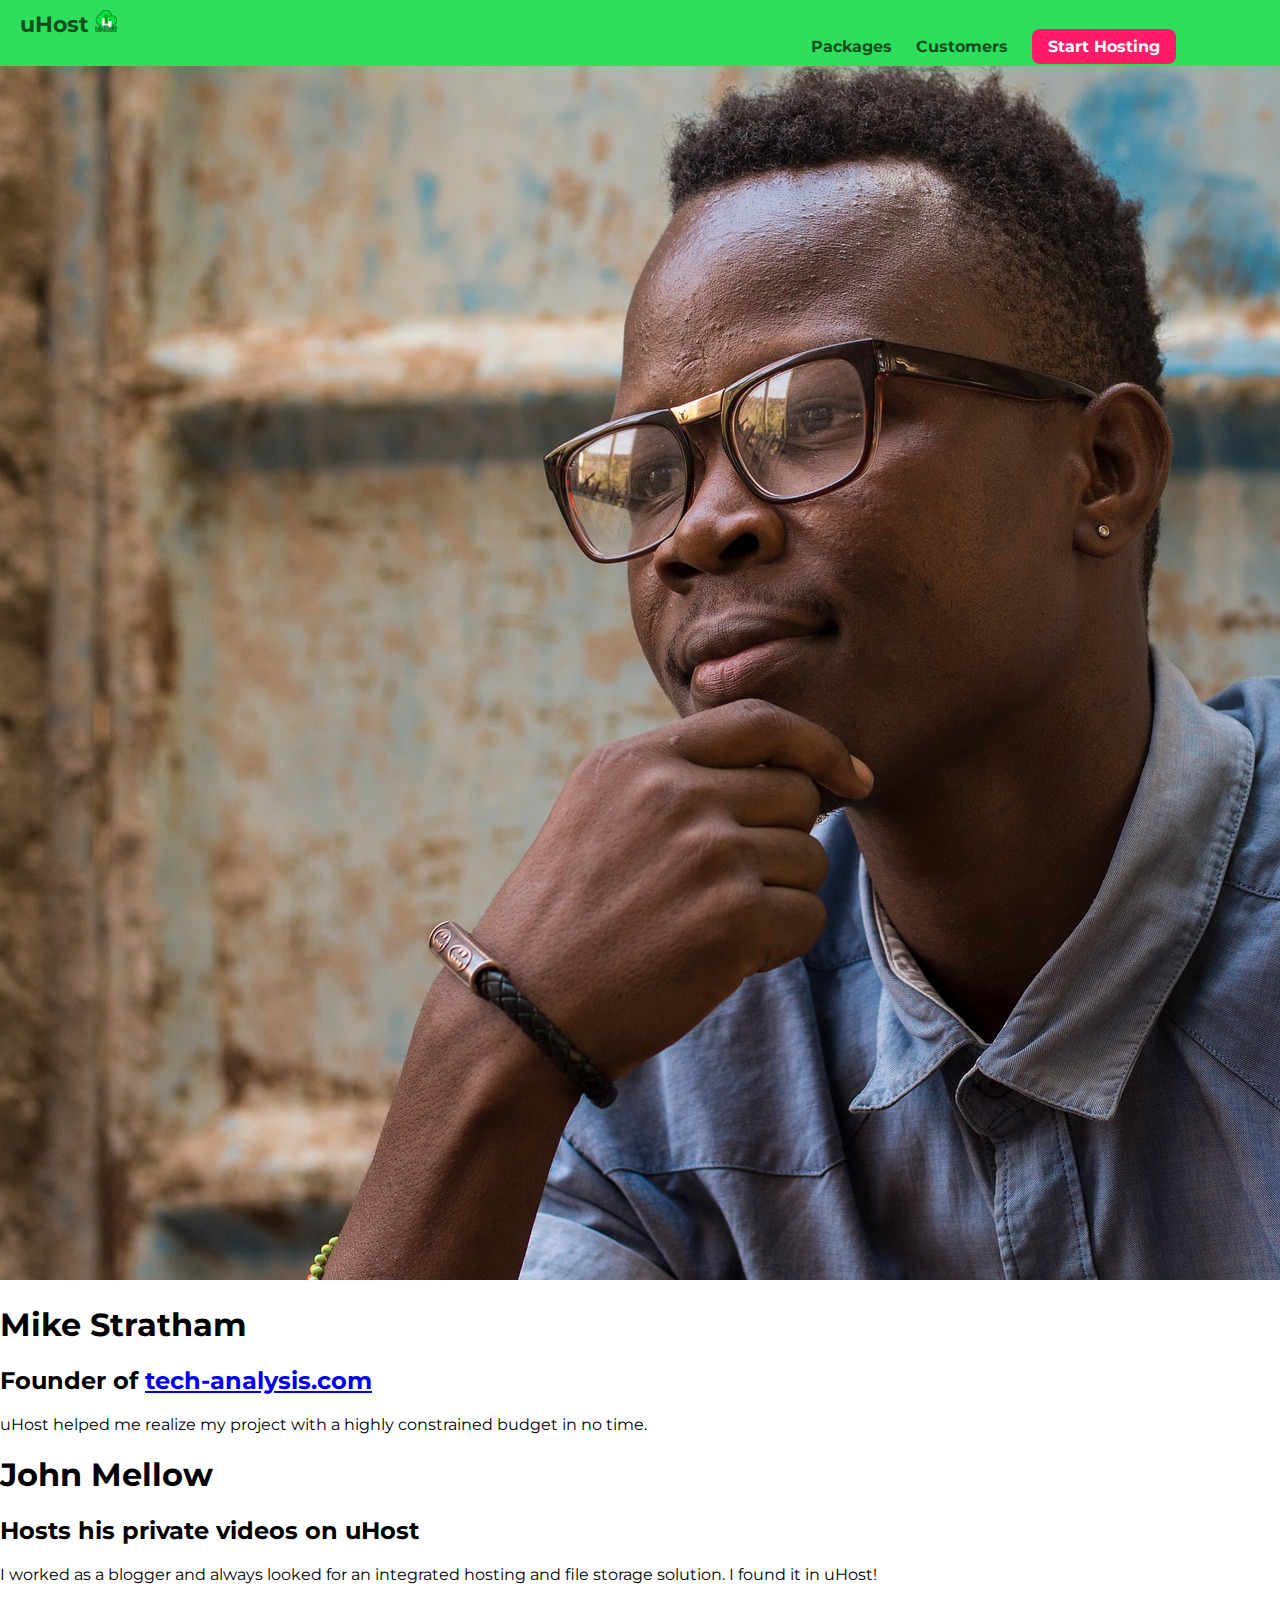
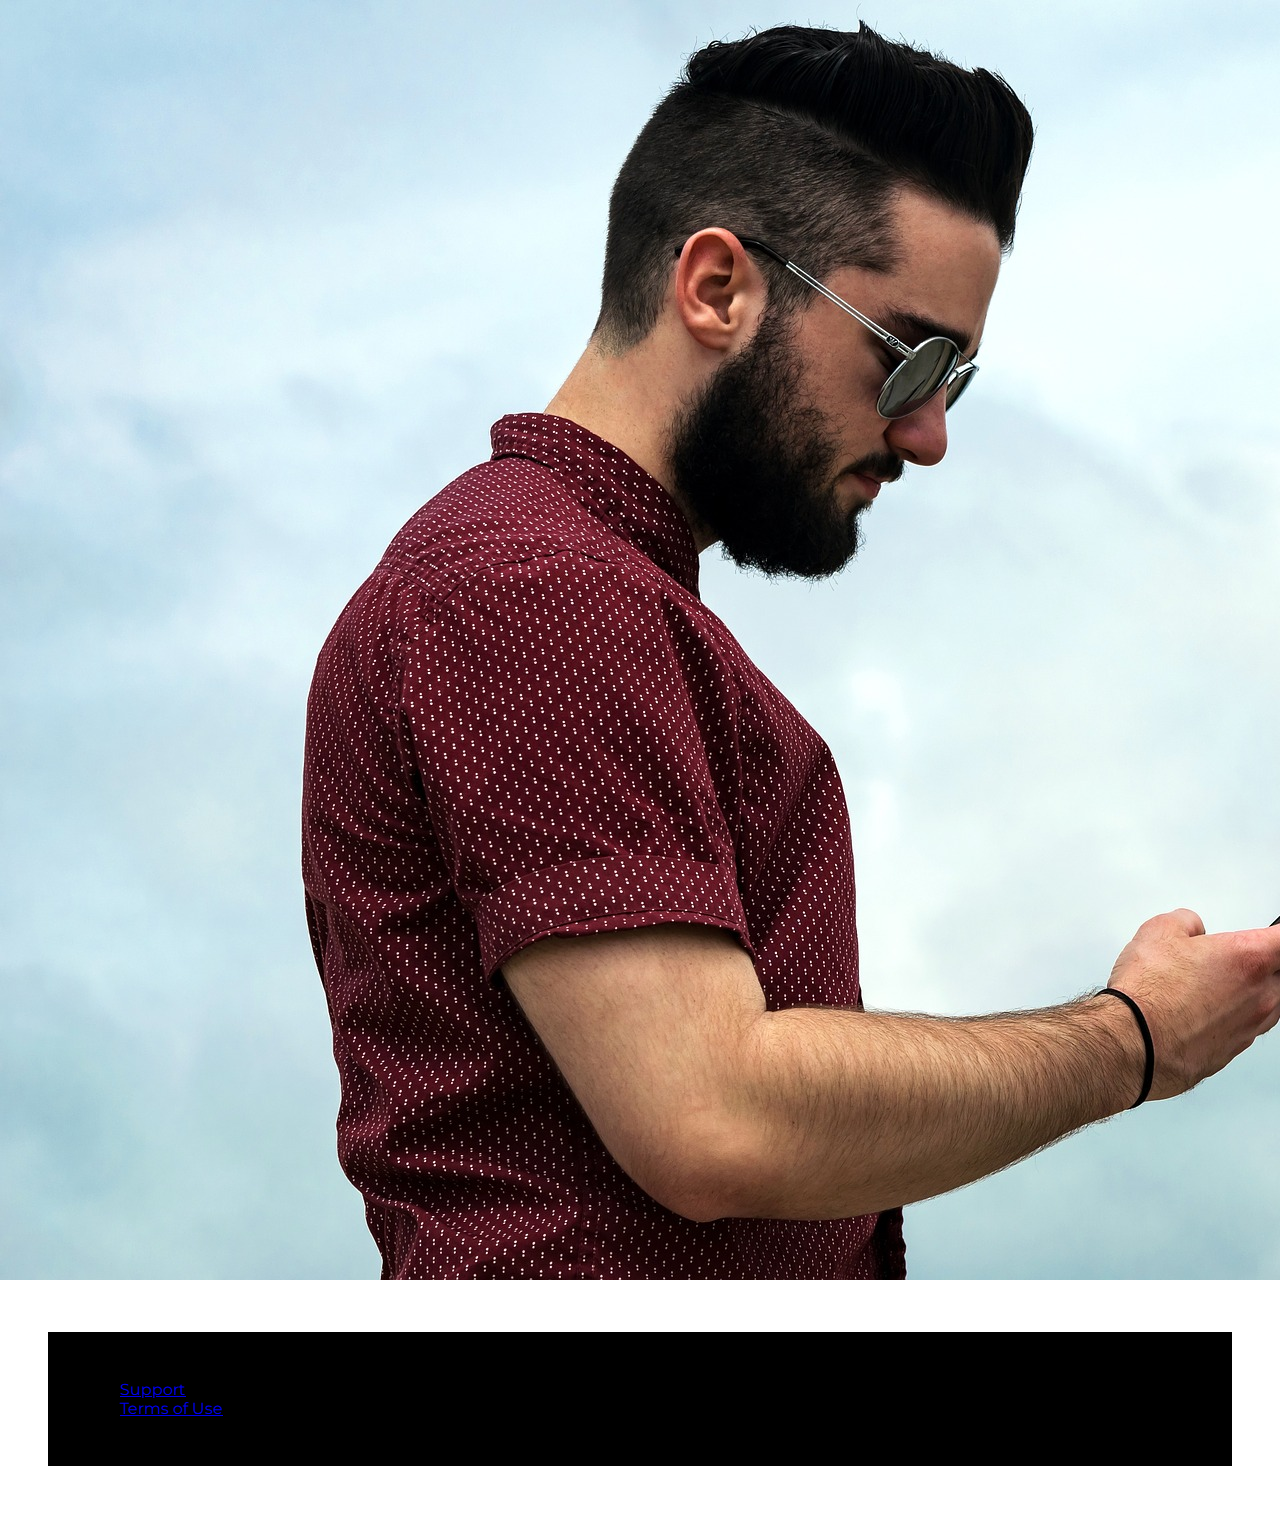
==== customers/index.html @ baff1824 "added HTML for a Customers page" ====
<!DOCTYPE html>
<html lang="en">

<head>
   <meta charset="UTF-8">
   <meta name="viewport" content="width=device-width, initial-scale=1.0">
   <meta http-equiv="X-UA-Compatible" content="ie=edge">
   <title>uHost</title>
   <link rel="shortcut icon" href="favicon.png">

   <!-- Google font link: Monsterrat -->
   <link href="https://fonts.googleapis.com/css?family=Anton|Montserrat:400,700" rel="stylesheet">
   <link rel="stylesheet" href="../shared.css">
   <link rel="stylesheet" href="customers.css">
</head> 

<body>
   <header class="main-header">
      <div>
         <a class="main-header__brand" href="../index.html">uHost
            <img src="../images/uhost-icon.png" alt="uHost logo image">
         </a>
      </div>
      <nav class="main-nav">
         <ul class="main-nav__items">
            <li class="main-nav__item">
               <a href="../packages/index.html">Packages</a>
            </li>
            <li class="main-nav__item">
               <a href="customers/index.html">Customers</a>
            </li>
            <li class="main-nav__item main-nav__item--cta">
               <a href="start-hosting/index.html">Start Hosting</a>
            </li>
         </ul>
      </nav>
   </header>
   <main>
      <div>
         <div class="testimonial" id="customer-1">
            <div class="testimonial_image_container">
               <img src="../images/customer-1.jpg" alt="Customer photo" class="testimonial_image">
            </div>

            <div class="testimonial_info">
               <h1 class="testimonial_name">Mike Stratham</h1>
               <h2 class="testimonial_subtitle">Founder of
                  <a href="tech-analysis.com">tech-analysis.com</a>
               </h2>
               <p class="testimonial_test">uHost helped me realize my project with a highly constrained budget in no time.</p>
            </div>
         </div>

         <div class="testimonial" id="customer-2">

            <div class="testimonial_info">
               <h1 class="testimonial_name">John Mellow</h1>
               <h2 class="testimonial_subtitle">Hosts his private videos on uHost</h2>
               <p class="testimonial_test">I worked as a blogger and always looked for an integrated hosting and file storage solution. I found it in uHost!</p>
            </div>
            <div class="testimoial_image_container">
               <img src="../images/customer-2.jpg" alt="John Mellow - Customer" class="testimonial_image">
            </div>

         </div>
      </div>
   </main>

   <footer class="main-footer">
      <nav>
         <ul>
            <li>
               <a href="#">Support</a>
            </li>
            <li>
               <a href="#">Terms of Use</a>
            </li>
         </ul>
      </nav>
   </footer>
</body>

</html>
---- shared.css ----
* {
   box-sizing: border-box;
}

body{
   font-family: 'Montserrat', sans-serif;
   margin: 0; /* overrides browser default margins of 8px */
}

/* styling for header and navigation */
.main-header {
   width: 100%;
   position: fixed;
   top: 0;
   left: 0;
   background: #2ddf5c;
   padding: 10px 20px; 
   z-index: 1; 
}

/* descendant combinator - targets any divs that directly follow  <header class="main-header"> element. */
.main-header > div {
   display: inline-block;
   vertical-align: middle;
}

/* this affects the icon-logo, too */
.main-header__brand {
   color: #0e4f1f;
   text-decoration: none;
   font-weight: bold;
   font-size: 22px;
   height: 22px;
    display: inline-block; /* puts the icon on the nav bar at an apropriate size for the nav bar. */
   
}

/* targets the icon directly */
.main-header__brand img {
   height: 100%;

}

.main-nav {
   display: inline-block;
   text-align: right;
   width: calc(100% - 74px);
   vertical-align: middle;
}

.main-nav__items {
   margin: 0;
   padding: 0;
   list-style: none
}

.main-nav__item {
   display: inline-block;
}

.main-nav__item > a {
   color: #0e4f1f;
   text-decoration: none;
   margin: 0 10px; 
   font-weight: bold;
   padding: 3px 0;
}

.main-nav__item a:hover,
.main-nav__item a:active {
   color: #fff;
   border-bottom: 5px solid #fff;
}

/* targets the Start Hosting navigation link only; the anchor tag    */ 
.main-nav__item--cta a {
   color: #fff;
   background-color: #ff1b68;
   padding: 8px 16px;
   border-radius: 8px;
}

/* changes the hover and active effects of the CTA button */
.main-nav__item--cta a:hover,
.main-nav__item--cta a:active {
   color: #ff1b68;
   background-color: #fff;
   border: none;
}

/* ********** FOOTER ********** */
.main-footer {
   background: black;
   
   margin: 48px;
   padding: 32px;
}

.main-footer__links {
   list-style: none;
   margin: 0;
   padding: 0;
   text-align: center;
}

.main-footer__link {
   display: inline-block;
   margin: 0 16px; 
}

/* targets the <a> tag */
.main-footer__link a {
   color: white;
   text-decoration: none;
}

.main-footer__link a:hover,
.main-footer__link a:active {
   color: #ccc;
}

/* this will be a generic button-design */
.button {
   background: #0e4f1f;
   color: white;
   font: inherit;
   border: 1.5px solid #0e4f1f;
   padding: 8px; /* overwrites default padding */
   border-radius: 8px;
   cursor: pointer;
}

.button:hover,
.button:active {
   background: white;
   color: #0e4f1f;
}

.button:focus {
   outline: none;
}
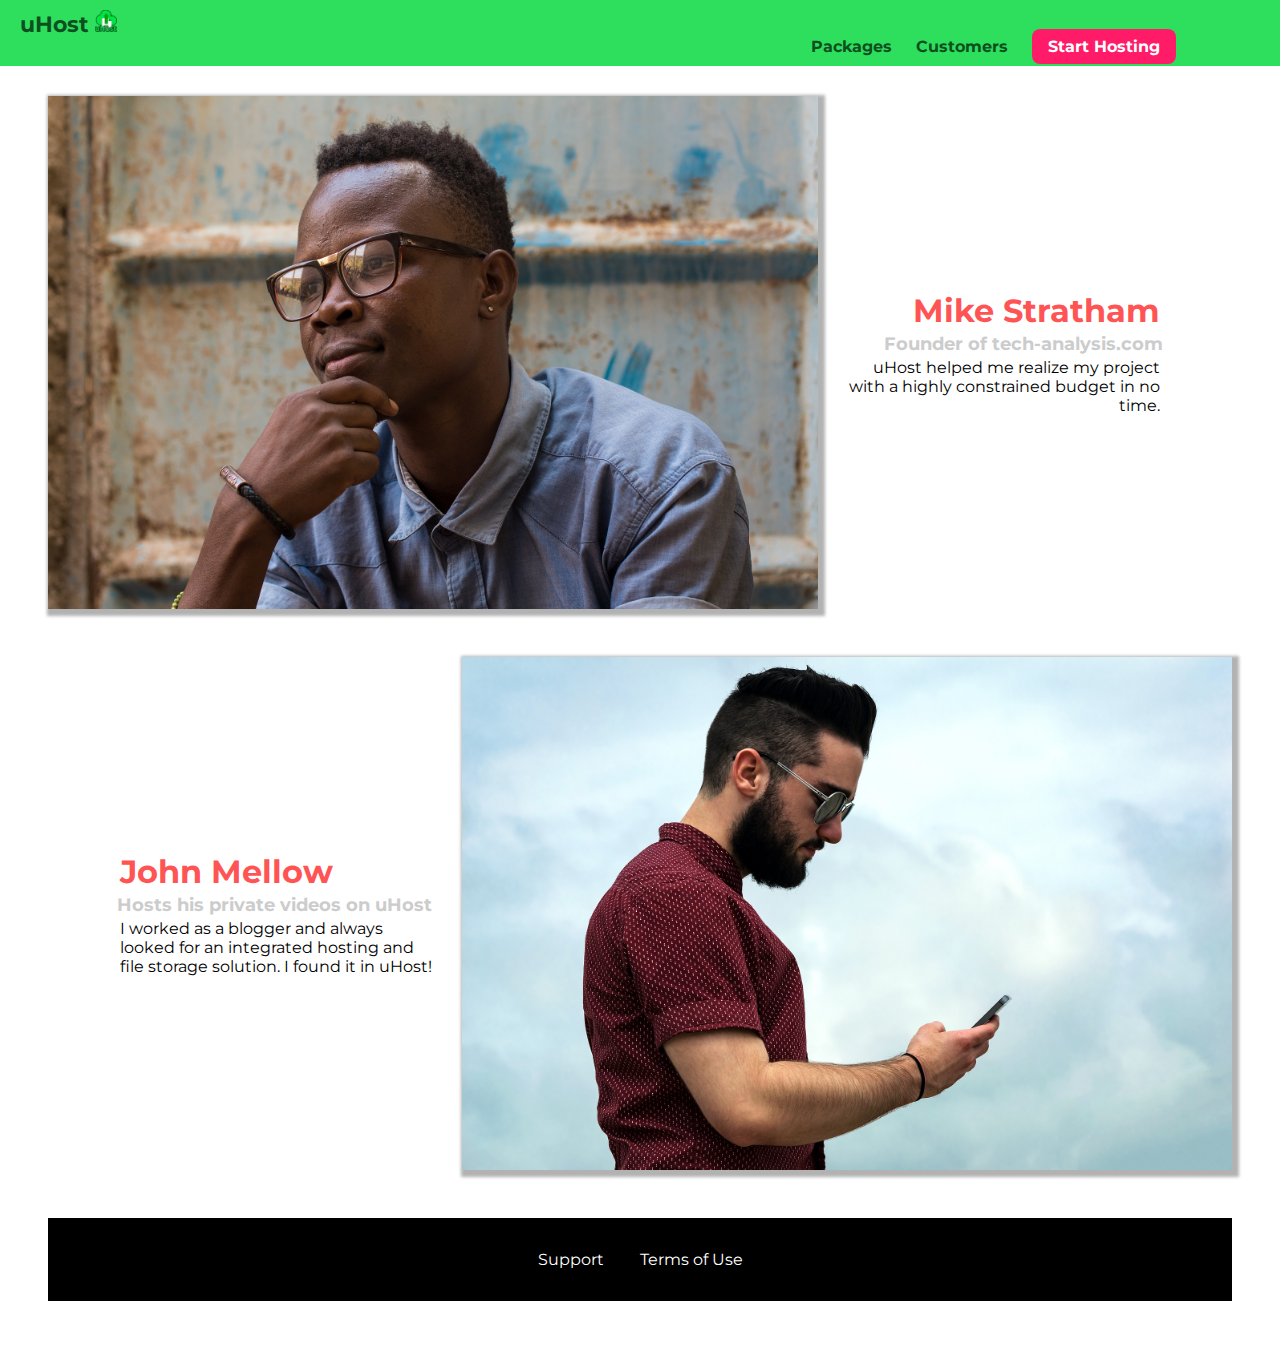
==== commit f9665a3a: "finished Customers page" ====
--- a/customers/index.html
+++ b/customers/index.html
@@ -38,28 +38,28 @@
    <main>
       <div>
          <div class="testimonial" id="customer-1">
-            <div class="testimonial_image_container">
-               <img src="../images/customer-1.jpg" alt="Customer photo" class="testimonial_image">
+            <div class="testimonial__image-container">
+               <img src="../images/customer-1.jpg" alt="Customer photo" class="testimonial__image">
             </div>
 
-            <div class="testimonial_info">
-               <h1 class="testimonial_name">Mike Stratham</h1>
-               <h2 class="testimonial_subtitle">Founder of
+            <div class="testimonial__info">
+               <h1 class="testimonial__name">Mike Stratham</h1>
+               <h2 class="testimonial__subtitle">Founder of
                   <a href="tech-analysis.com">tech-analysis.com</a>
                </h2>
-               <p class="testimonial_test">uHost helped me realize my project with a highly constrained budget in no time.</p>
+               <p class="testimonial__text">uHost helped me realize my project with a highly constrained budget in no time.</p>
             </div>
          </div>
 
          <div class="testimonial" id="customer-2">
 
-            <div class="testimonial_info">
-               <h1 class="testimonial_name">John Mellow</h1>
-               <h2 class="testimonial_subtitle">Hosts his private videos on uHost</h2>
-               <p class="testimonial_test">I worked as a blogger and always looked for an integrated hosting and file storage solution. I found it in uHost!</p>
+            <div class="testimonial__info">
+               <h1 class="testimonial__name">John Mellow</h1>
+               <h2 class="testimonial__subtitle">Hosts his private videos on uHost</h2>
+               <p class="testimonial__text">I worked as a blogger and always looked for an integrated hosting and file storage solution. I found it in uHost!</p>
             </div>
-            <div class="testimoial_image_container">
-               <img src="../images/customer-2.jpg" alt="John Mellow - Customer" class="testimonial_image">
+            <div class="testimonial__image-container">
+               <img src="../images/customer-2.jpg" alt="John Mellow - Customer" class="testimonial__image">
             </div>
 
          </div>
@@ -68,11 +68,11 @@
 
    <footer class="main-footer">
       <nav>
-         <ul>
-            <li>
+         <ul class="main-footer__links">
+            <li class="main-footer__link"> 
                <a href="#">Support</a>
             </li>
-            <li>
+            <li class="main-footer__link">
                <a href="#">Terms of Use</a>
             </li>
          </ul>
--- a/customers/customers.css
+++ b/customers/customers.css
@@ -0,0 +1,74 @@
+/* targets the div around each testimonial on the page */
+.testimonial {
+   font-size: 2-px;
+   margin: 48px;
+}
+
+/*
+.testimonial__list {
+   width: 80%;
+   margin: auto;
+}
+*/
+
+/* targets the top margin of just the first testimonial on the page */
+.testimonial:first-of-type {
+   margin-top: 96px;
+}
+
+/* targets the container around the image */
+.testimonial__image-container {
+   width: 65%;
+   display: inline-block;
+   vertical-align: middle;
+   box-shadow: 3px 3px 3px 4px rgba(0, 0, 0, 0.3);
+}
+
+.testimonial__image {
+   width: 100%;
+   vertical-align: top; /* this gets rid of the white line on the bottom edge of the image when box-shadow is used. */ 
+}
+
+/* targets the container around the customer testimonial and information */
+.testimonial__info {
+   text-align: right;
+   padding: 14px;
+   display: inline-block;
+   vertical-align: middle;
+   /* width of this container needs to be limited so it is inlin with the image. */ 
+   width: 30%; 
+}
+
+#customer-2.testimonial {
+   text-align: right;
+}
+
+/* targets the container around customer 2's testimonial */
+#customer-2 .testimonial__info {
+   text-align: left;
+}
+
+.testimonial__name {
+   margin: 3px;
+   color: #ff5454;
+}
+
+.testimonial__subtitle {
+   margin: 0;
+   font-size: 18px;
+   color: #ccc;
+}
+
+.testimonial__subtitle a {
+   color: inherit;
+   text-decoration: none;
+}
+
+.testimonial__subtitle a:hover,
+.testimonial__subtitle a:active {
+   color: #7a7a7a;
+}
+
+.testimonial__text {
+   margin: 3px;
+}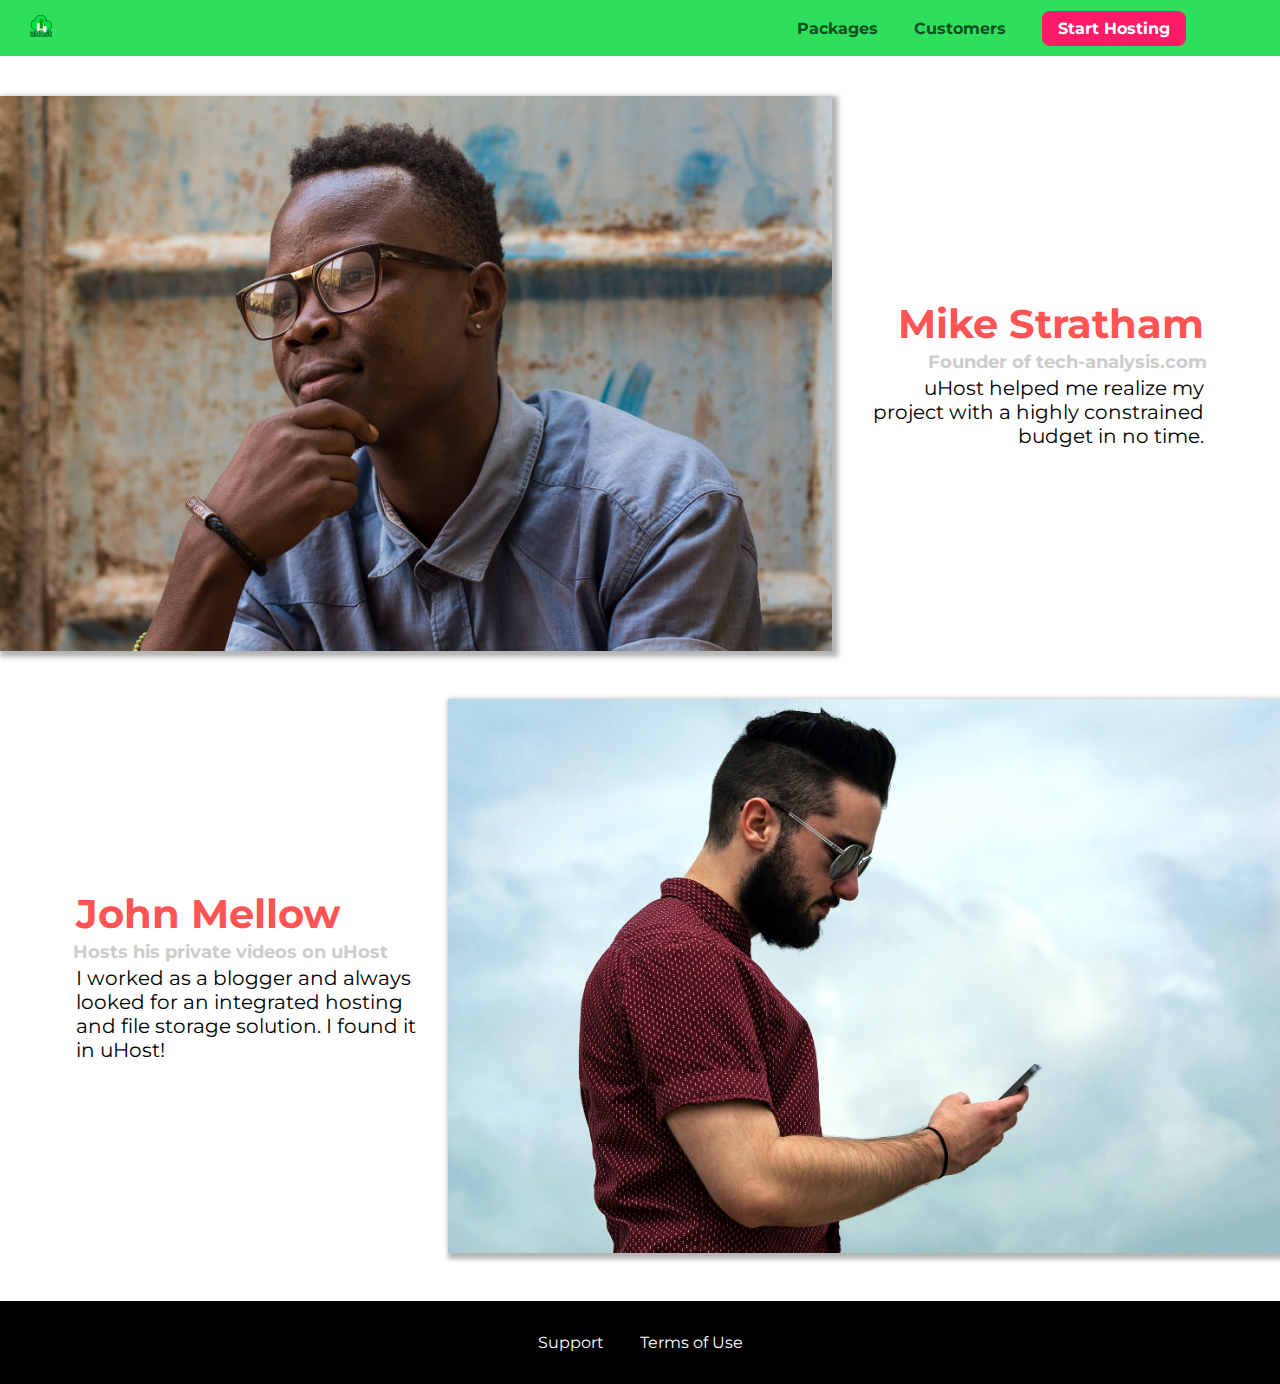
==== commit 947e6ec8: "fixed positioning issue on packages page and the nav bar" ====
--- a/customers/index.html
+++ b/customers/index.html
@@ -17,7 +17,7 @@
 <body>
    <header class="main-header">
       <div>
-         <a class="main-header__brand" href="../index.html">uHost
+         <a class="main-header__brand" href="../index.html">
             <img src="../images/uhost-icon.png" alt="uHost logo image">
          </a>
       </div>
--- a/shared.css
+++ b/shared.css
@@ -9,13 +9,13 @@
 
 /* styling for header and navigation */
 .main-header {
-   width: 100%;
+   width: 100%; /* so the nav bar occupies the entire space available to it */
    position: fixed;
    top: 0;
    left: 0;
    background: #2ddf5c;
-   padding: 10px 20px; 
-   z-index: 1; 
+   padding: 15px 30px; 
+   z-index: 1;
 }
 
 /* descendant combinator - targets any divs that directly follow  <header class="main-header"> element. */
@@ -31,14 +31,12 @@
    font-weight: bold;
    font-size: 22px;
    height: 22px;
-    display: inline-block; /* puts the icon on the nav bar at an apropriate size for the nav bar. */
-   
+   display: inline-block; /* puts the icon on the nav bar at an apropriate size for the nav bar. */
 }
 
 /* targets the icon directly */
 .main-header__brand img {
    height: 100%;
-
 }
 
 .main-nav {
@@ -51,17 +49,18 @@
 .main-nav__items {
    margin: 0;
    padding: 0;
-   list-style: none
+   list-style: none;
 }
 
 .main-nav__item {
    display: inline-block;
+   margin: 0 16px;
 }
 
-.main-nav__item > a {
+.main-nav__item a {
    color: #0e4f1f;
    text-decoration: none;
-   margin: 0 10px; 
+   /* margin: 0 10px; */ 
    font-weight: bold;
    padding: 3px 0;
 }
@@ -91,8 +90,7 @@
 /* ********** FOOTER ********** */
 .main-footer {
    background: black;
-   
-   margin: 48px;
+   margin-top: 48px;
    padding: 32px;
 }
 
--- a/customers/customers.css
+++ b/customers/customers.css
@@ -1,15 +1,13 @@
 /* targets the div around each testimonial on the page */
 .testimonial {
-   font-size: 2-px;
-   margin: 48px;
+   font-size: 20px;
+   margin: 48px 0;
 }
 
-/*
 .testimonial__list {
    width: 80%;
    margin: auto;
 }
-*/
 
 /* targets the top margin of just the first testimonial on the page */
 .testimonial:first-of-type {
@@ -21,7 +19,7 @@
    width: 65%;
    display: inline-block;
    vertical-align: middle;
-   box-shadow: 3px 3px 3px 4px rgba(0, 0, 0, 0.3);
+   box-shadow: 3px 3px 5px 3px rgba(0, 0, 0, 0.3);
 }
 
 .testimonial__image {
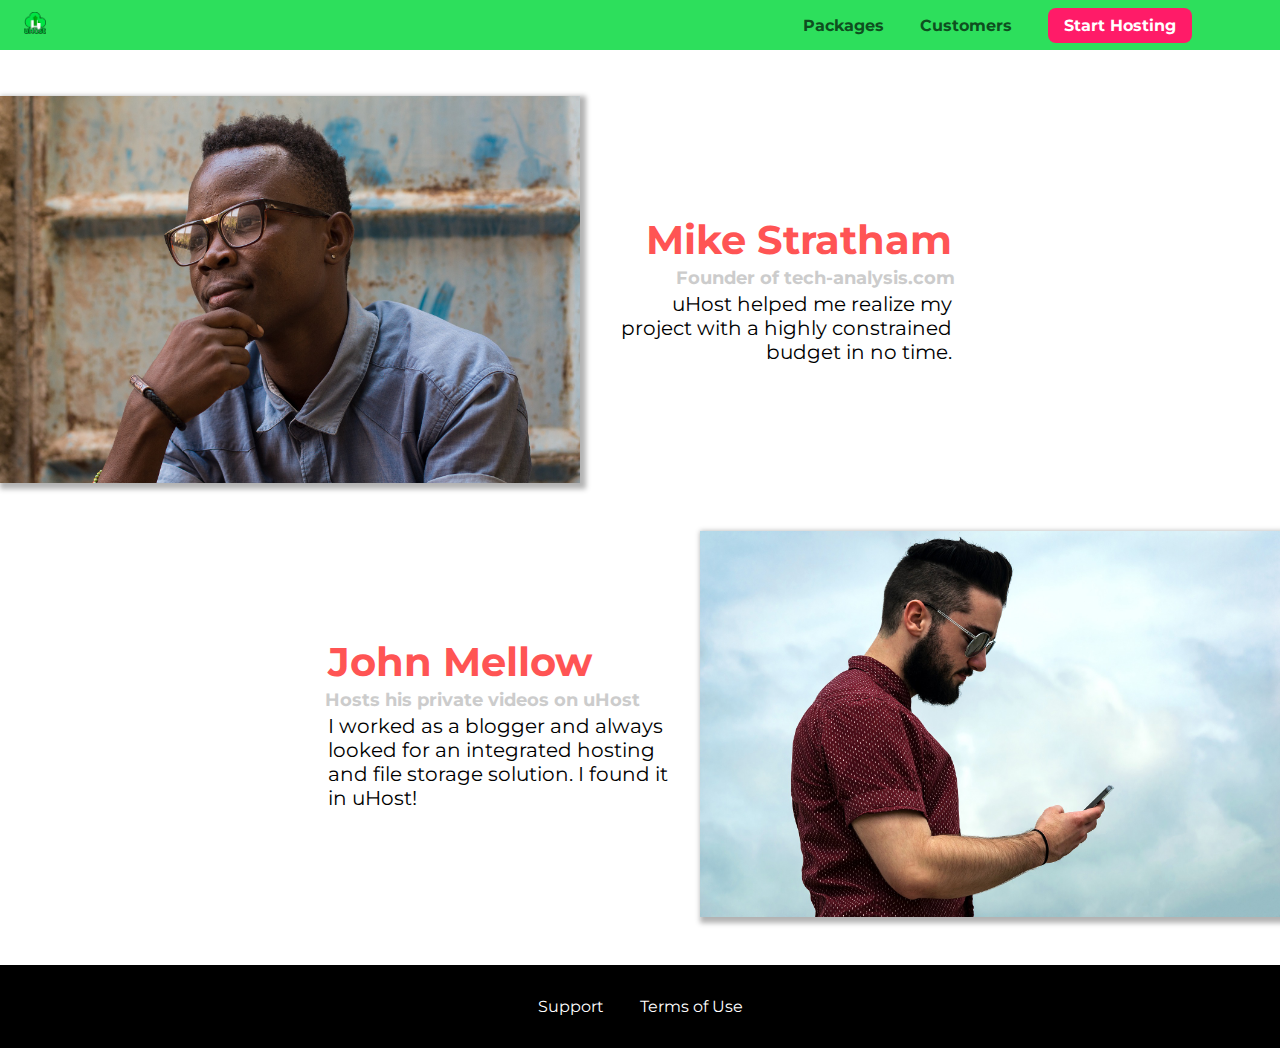
==== commit e39fb459: "added a backdrop and max-width property to customers page" ====
--- a/customers/index.html
+++ b/customers/index.html
@@ -12,9 +12,10 @@
    <link href="https://fonts.googleapis.com/css?family=Anton|Montserrat:400,700" rel="stylesheet">
    <link rel="stylesheet" href="../shared.css">
    <link rel="stylesheet" href="customers.css">
-</head> 
+</head>   
 
 <body>
+   <div class="backdrop"></div>
    <header class="main-header">
       <div>
          <a class="main-header__brand" href="../index.html">
--- a/shared.css
+++ b/shared.css
@@ -1,10 +1,26 @@
 * {
    box-sizing: border-box;
+}
+
+html {
+   height: 100%;
 }
 
 body{
    font-family: 'Montserrat', sans-serif;
    margin: 0; /* overrides browser default margins of 8px */
+   height: 100%;
+}
+
+.backdrop {
+   position: fixed;
+   display: none;
+   top: 0;
+   left: 0;
+   z-index: 100;
+   width: 100%;
+   height: 100%;
+   background: rgba(0,0, 0, 0.5);
 }
 
 /* styling for header and navigation */
@@ -14,7 +30,7 @@
    top: 0;
    left: 0;
    background: #2ddf5c;
-   padding: 15px 30px; 
+   padding: 12px 24px; 
    z-index: 1;
 }
 
--- a/customers/customers.css
+++ b/customers/customers.css
@@ -17,6 +17,7 @@
 /* targets the container around the image */
 .testimonial__image-container {
    width: 65%;
+   max-width: 580px;
    display: inline-block;
    vertical-align: middle;
    box-shadow: 3px 3px 5px 3px rgba(0, 0, 0, 0.3);
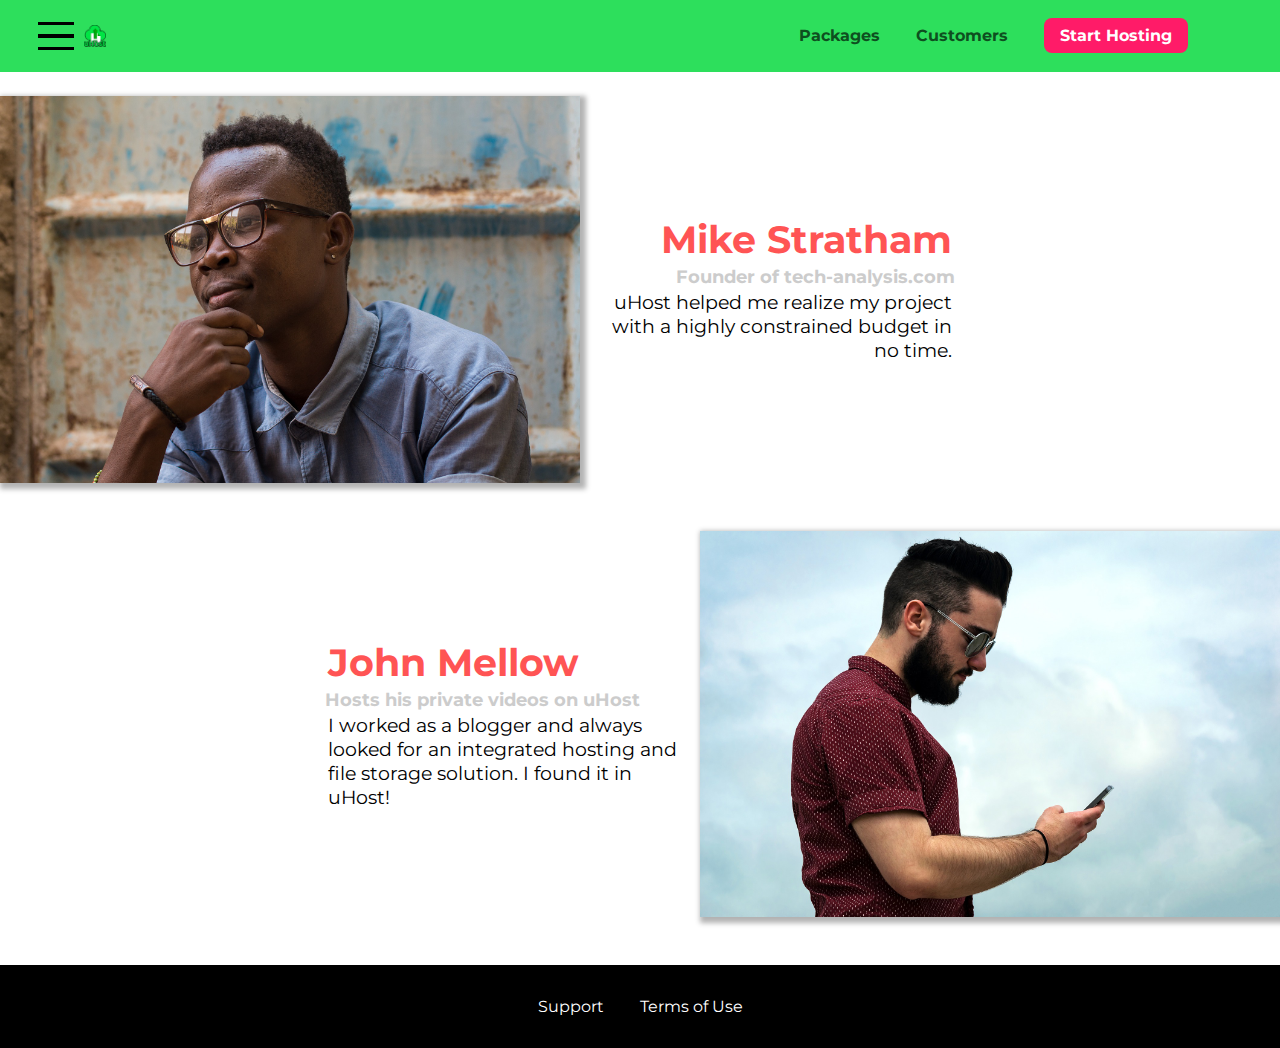
==== commit 85e84e04: "cleaned up some of the JS code. Modal, menu icon and backdrop are now functional" ====
--- a/customers/index.html
+++ b/customers/index.html
@@ -6,7 +6,7 @@
    <meta name="viewport" content="width=device-width, initial-scale=1.0">
    <meta http-equiv="X-UA-Compatible" content="ie=edge">
    <title>uHost</title>
-   <link rel="shortcut icon" href="favicon.png">
+   <link rel="shortcut icon" href="../favicon.png">
 
    <!-- Google font link: Monsterrat -->
    <link href="https://fonts.googleapis.com/css?family=Anton|Montserrat:400,700" rel="stylesheet">
@@ -18,6 +18,12 @@
    <div class="backdrop"></div>
    <header class="main-header">
       <div>
+         <!-- forms menu icon (hamburger)-->
+         <button class="toggle-button">
+            <span class="toggle-button__bar"></span>
+            <span class="toggle-button__bar"></span>
+            <span class="toggle-button__bar"></span>
+         </button>
          <a class="main-header__brand" href="../index.html">
             <img src="../images/uhost-icon.png" alt="uHost logo image">
          </a>
@@ -36,6 +42,22 @@
          </ul>
       </nav>
    </header>
+
+   <!-- Responsive side opening nav bar -->
+   <nav class="mobile-nav">
+      <ul class="mobile-nav__items">
+         <li class="mobile-nav__item">
+            <a href="../packages/index.html">Packages</a>
+         </li>
+         <li class="mobile-nav__item">
+            <a href="index.html">Customers</a>
+         </li>
+         <li class="mobile-nav__item mobile-nav__item--cta">
+            <a href="../start-hosting/index.html">Start Hosting</a>
+         </li>
+      </ul>
+   </nav>
+
    <main>
       <div>
          <div class="testimonial" id="customer-1">
@@ -79,6 +101,7 @@
          </ul>
       </nav>
    </footer>
+   <script src="../shared.js"></script>
 </body>
 
 </html>--- a/shared.css
+++ b/shared.css
@@ -14,12 +14,12 @@
 
 .backdrop {
    position: fixed;
-   display: none;
+   display: none; 
    top: 0;
    left: 0;
    z-index: 100;
-   width: 100%;
-   height: 100%;
+   width: 100vw;
+   height: 100vh;
    background: rgba(0,0, 0, 0.5);
 }
 
@@ -30,7 +30,7 @@
    top: 0;
    left: 0;
    background: #2ddf5c;
-   padding: 12px 24px; 
+   padding: 0.75rem 2rem;  
    z-index: 1;
 }
 
@@ -38,6 +38,28 @@
 .main-header > div {
    display: inline-block;
    vertical-align: middle;
+}
+
+.toggle-button {
+   width: 3rem;
+   background: transparent;
+   border: none;
+   cursor: pointer;
+   padding-top: 0;
+   padding-bottom: 0;
+   vertical-align:middle;
+}
+
+.toggle-button:focus {
+   outline: none;
+}
+
+.toggle-button__bar {
+   width: 100%;
+   height: 0.2rem;
+   background: black;
+   display: block;
+   margin: 0.6rem 0;
 }
 
 /* this affects the icon-logo, too */
@@ -45,9 +67,10 @@
    color: #0e4f1f;
    text-decoration: none;
    font-weight: bold;
-   font-size: 22px;
-   height: 22px;
+   font-size: 1.375rem; /* 22px computed value */
+   height: 1.375rem; /* 22px computed value */
    display: inline-block; /* puts the icon on the nav bar at an apropriate size for the nav bar. */
+   vertical-align: middle;
 }
 
 /* targets the icon directly */
@@ -58,7 +81,7 @@
 .main-nav {
    display: inline-block;
    text-align: right;
-   width: calc(100% - 74px);
+   width: calc(100% - 122px);
    vertical-align: middle;
 }
 
@@ -70,15 +93,15 @@
 
 .main-nav__item {
    display: inline-block;
-   margin: 0 16px;
-}
-
-.main-nav__item a {
+   margin: 0 1rem;
+}
+
+.main-nav__item a,
+.mobile-nav__item a {
    color: #0e4f1f;
    text-decoration: none;
-   /* margin: 0 10px; */ 
    font-weight: bold;
-   padding: 3px 0;
+   padding: 0.19rem 0; /* 3px 0 computed value */
 }
 
 .main-nav__item a:hover,
@@ -87,17 +110,20 @@
    border-bottom: 5px solid #fff;
 }
 
-/* targets the Start Hosting navigation link only; the anchor tag    */ 
-.main-nav__item--cta a {
+/* targets the Start Hosting navigation link only; the anchor tag  */ 
+.main-nav__item--cta a, 
+.mobile-nav__item--cta a {
    color: #fff;
    background-color: #ff1b68;
-   padding: 8px 16px;
+   padding: 0.5rem 1rem;
    border-radius: 8px;
 }
 
 /* changes the hover and active effects of the CTA button */
 .main-nav__item--cta a:hover,
-.main-nav__item--cta a:active {
+.main-nav__item--cta a:active,
+.mobile-nav__item--cta a:hover,
+.mobile-nav__item--cta a:active {
    color: #ff1b68;
    background-color: #fff;
    border: none;
@@ -106,8 +132,8 @@
 /* ********** FOOTER ********** */
 .main-footer {
    background: black;
-   margin-top: 48px;
-   padding: 32px;
+   margin-top: 3rem;
+   padding: 2rem;
 }
 
 .main-footer__links {
@@ -119,7 +145,7 @@
 
 .main-footer__link {
    display: inline-block;
-   margin: 0 16px; 
+   margin: 0 1rem; 
 }
 
 /* targets the <a> tag */
@@ -131,6 +157,35 @@
 .main-footer__link a:hover,
 .main-footer__link a:active {
    color: #ccc;
+}
+
+/* ********** Side Nav Bar ********** */ 
+.mobile-nav {
+   display: none; 
+   position: fixed;
+   z-index: 101;
+   top: 0;
+   left: 0;
+   background: white;
+   width: 80%;
+   height: 100vh;
+}
+
+.mobile-nav__items {
+   width: 90%;
+   height: 100%;
+   list-style: none;
+   margin: 10% auto;
+   padding: 0;
+   text-align: center;
+}
+
+.mobile-nav__item {
+   margin: 1rem 0;
+}
+
+.mobile-nav__item a {
+   font-size: 1.5rem;
 }
 
 /* this will be a generic button-design */
@@ -139,7 +194,7 @@
    color: white;
    font: inherit;
    border: 1.5px solid #0e4f1f;
-   padding: 8px; /* overwrites default padding */
+   padding: 0.5rem; /* overwrites default padding */
    border-radius: 8px;
    cursor: pointer;
 }
@@ -152,4 +207,9 @@
 
 .button:focus {
    outline: none;
+}
+
+/* this class is added dynamically using JS */
+.open {
+   display: block !important;
 }--- a/customers/customers.css
+++ b/customers/customers.css
@@ -1,7 +1,7 @@
 /* targets the div around each testimonial on the page */
 .testimonial {
-   font-size: 20px;
-   margin: 48px 0;
+   font-size: 1.2rem; /* 19.2px computed value */
+   margin: 3rem 0;
 }
 
 .testimonial__list {
@@ -11,7 +11,7 @@
 
 /* targets the top margin of just the first testimonial on the page */
 .testimonial:first-of-type {
-   margin-top: 96px;
+   margin-top: 6rem; /* 96px computed value */
 }
 
 /* targets the container around the image */
@@ -31,7 +31,7 @@
 /* targets the container around the customer testimonial and information */
 .testimonial__info {
    text-align: right;
-   padding: 14px;
+   padding: .875rem; /* 14px computed value */
    display: inline-block;
    vertical-align: middle;
    /* width of this container needs to be limited so it is inlin with the image. */ 
@@ -48,13 +48,14 @@
 }
 
 .testimonial__name {
-   margin: 3px;
+   margin: .19rem; /* 3px computed value */
    color: #ff5454;
+   font-size: 2em;
 }
 
 .testimonial__subtitle {
    margin: 0;
-   font-size: 18px;
+   font-size: 1.1rem;   
    color: #ccc;
 }
 
@@ -69,5 +70,5 @@
 }
 
 .testimonial__text {
-   margin: 3px;
+   margin: .19rem; /* 3px computed value */ 
 }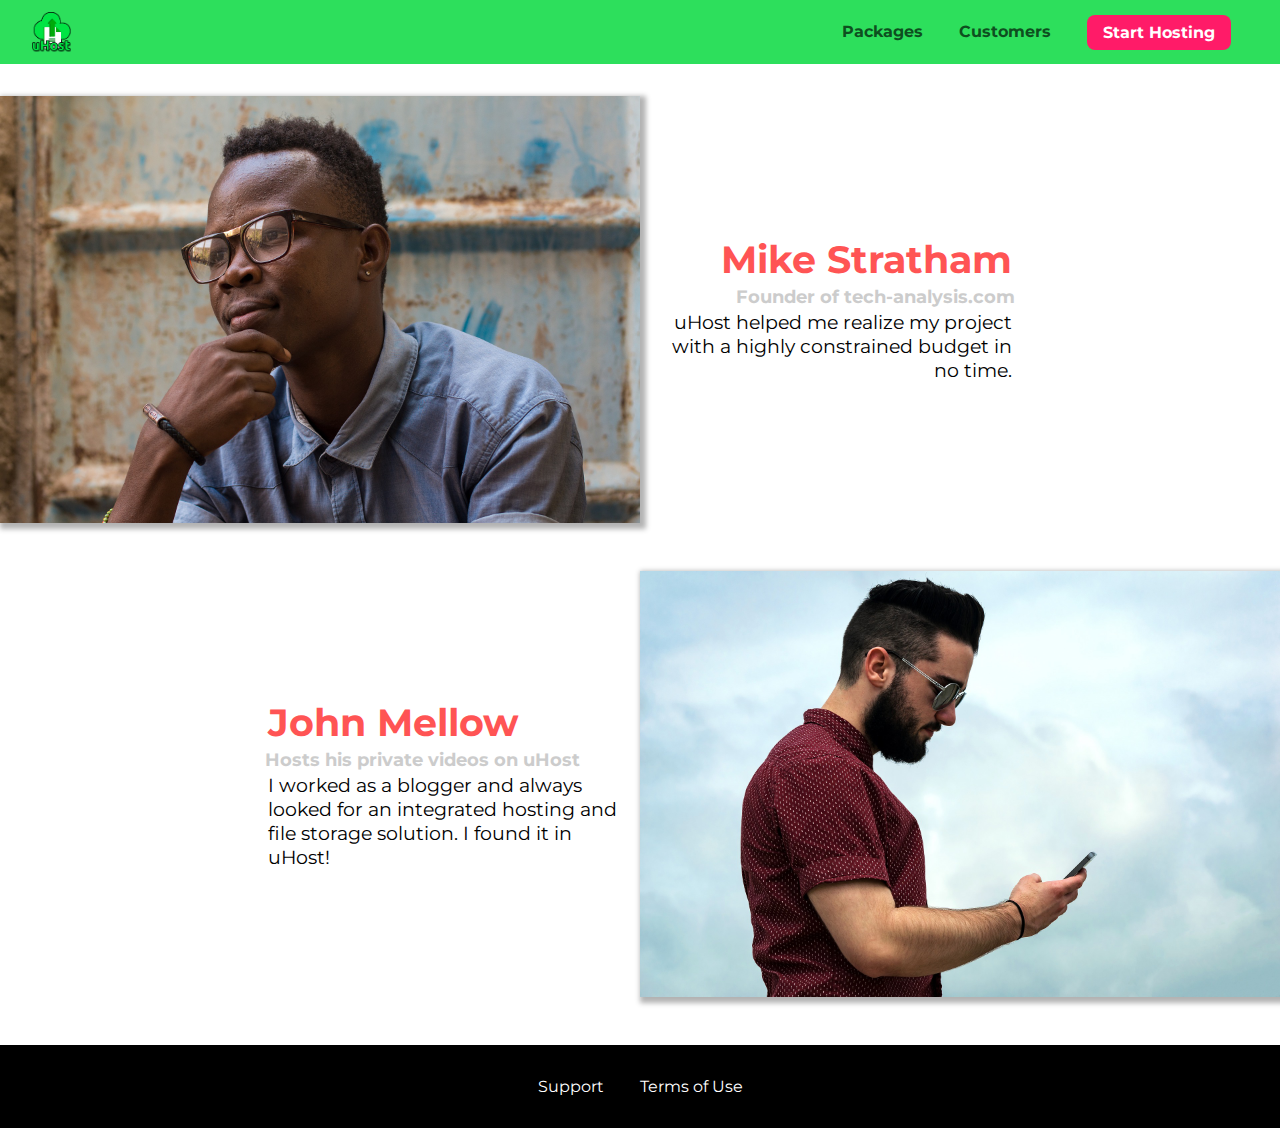
==== commit af8267ac: "added HTML and CSS to disable 'sign up' button before user data is entered" ====
--- a/customers/index.html
+++ b/customers/index.html
@@ -5,6 +5,7 @@
    <meta charset="UTF-8">
    <meta name="viewport" content="width=device-width, initial-scale=1.0">
    <meta http-equiv="X-UA-Compatible" content="ie=edge">
+   <meta name="viewport" content="width=device-width, initial-scale=1.0"> 
    <title>uHost</title>
    <link rel="shortcut icon" href="../favicon.png">
 
@@ -37,7 +38,7 @@
                <a href="customers/index.html">Customers</a>
             </li>
             <li class="main-nav__item main-nav__item--cta">
-               <a href="start-hosting/index.html">Start Hosting</a>
+               <a href="../start-hosting/index.html">Start Hosting</a>
             </li>
          </ul>
       </nav>
--- a/shared.css
+++ b/shared.css
@@ -12,6 +12,10 @@
    height: 100%;
 }
 
+main {
+   min-height: calc (100vh - 3.5rem - 8rem);
+   margin-top: 3.5rem;
+}
 .backdrop {
    position: fixed;
    display: none; 
@@ -47,7 +51,7 @@
    cursor: pointer;
    padding-top: 0;
    padding-bottom: 0;
-   vertical-align:middle;
+   vertical-align: middle;
 }
 
 .toggle-button:focus {
@@ -67,10 +71,12 @@
    color: #0e4f1f;
    text-decoration: none;
    font-weight: bold;
-   font-size: 1.375rem; /* 22px computed value */
-   height: 1.375rem; /* 22px computed value */
-   display: inline-block; /* puts the icon on the nav bar at an apropriate size for the nav bar. */
+   height: 2.5rem;
+   display: inline-block; /* puts the icon on th nav bar at an apropriate size for the nav bar. */
    vertical-align: middle;
+   /* removed or changed for  mobile-first view:
+         height: 1.375rem; // 22px computed value 
+   */
 }
 
 /* targets the icon directly */
@@ -79,10 +85,13 @@
 }
 
 .main-nav {
-   display: inline-block;
-   text-align: right;
-   width: calc(100% - 122px);
-   vertical-align: middle;
+   display: none;
+   /* removed or changed for mobile-first view:
+         display: inline-block;
+         text-align: right;
+         width: calc(100% - 44px);
+         vertical-align: middle;
+   */
 }
 
 .main-nav__items {
@@ -119,7 +128,19 @@
    border-radius: 8px;
 }
 
-/* changes the hover and active effects of the CTA button */
+@media (min-width: 40rem) {
+  .toggle-button {
+      display: none; /* hides menu icon when query is active */
+  } 
+
+  .main-nav {
+      display: inline-block;
+      text-align: right;
+      width: calc(100% - 44px);
+      vertical-align: middle;
+  }
+}
+/* hover and active effects on the CTA button */
 .main-nav__item--cta a:hover,
 .main-nav__item--cta a:active,
 .mobile-nav__item--cta a:hover,
@@ -144,8 +165,12 @@
 }
 
 .main-footer__link {
-   display: inline-block;
-   margin: 0 1rem; 
+   display: block;
+   margin: 1rem; 
+   /* removed or changed for mobile-first view:
+         display: inline-block;
+         margin: 0 1rem; 
+   */
 }
 
 /* targets the <a> tag */
@@ -209,7 +234,24 @@
    outline: none;
 }
 
+/* targets any element with the button class that also has the disabled attribute. 
+This overwrites the button:hover rules above. */
+.button[disabled]{
+   cursor: not-allowed;
+   border: #a1a1a1;
+   background: #ccc;
+   color: #a1a1a1;
+
+}
+
 /* this class is added dynamically using JS */
 .open {
    display: block !important;
+}
+
+@media (min-width: 40rem) {
+   .main-footer__link {
+      display: inline-block;
+      margin: 0 1rem; 
+   }
 }--- a/customers/customers.css
+++ b/customers/customers.css
@@ -1,7 +1,9 @@
 /* targets the div around each testimonial on the page */
 .testimonial {
    font-size: 1.2rem; /* 19.2px computed value */
-   margin: 3rem 0;
+   /* removed or changed for mobile-first view:
+         margin: 3rem 0;
+   */
 }
 
 .testimonial__list {
@@ -16,11 +18,15 @@
 
 /* targets the container around the image */
 .testimonial__image-container {
-   width: 65%;
-   max-width: 580px;
-   display: inline-block;
-   vertical-align: middle;
+   width: 100%;
+   max-width: 40rem;
    box-shadow: 3px 3px 5px 3px rgba(0, 0, 0, 0.3);
+   /* removed or changed for mobile-first view 
+      display: inline-block;
+      vertical-align: middle;
+      max-width: 580px;
+      width: 65%;
+   */
 }
 
 .testimonial__image {
@@ -32,10 +38,11 @@
 .testimonial__info {
    text-align: right;
    padding: .875rem; /* 14px computed value */
-   display: inline-block;
-   vertical-align: middle;
-   /* width of this container needs to be limited so it is inlin with the image. */ 
-   width: 30%; 
+   /* removed or changed for mobile-first view 
+      display: inline-block;
+      vertical-align: middle;
+      width: 30%;
+   */ 
 }
 
 #customer-2.testimonial {
@@ -71,4 +78,24 @@
 
 .testimonial__text {
    margin: .19rem; /* 3px computed value */ 
+}
+
+@media (min-width: 40rem) {
+   .testimonial {
+      margin: 3rem auto;
+      max-width: 1500px; 
+   }
+   
+   .testimonial__image-container {
+      display: inline-block;
+      vertical-align: middle;
+      width: 66%;
+   }
+
+   .testimonial__info {
+      display: inline-block;
+      vertical-align: middle;
+      width: 30%;
+   }
+   
 }